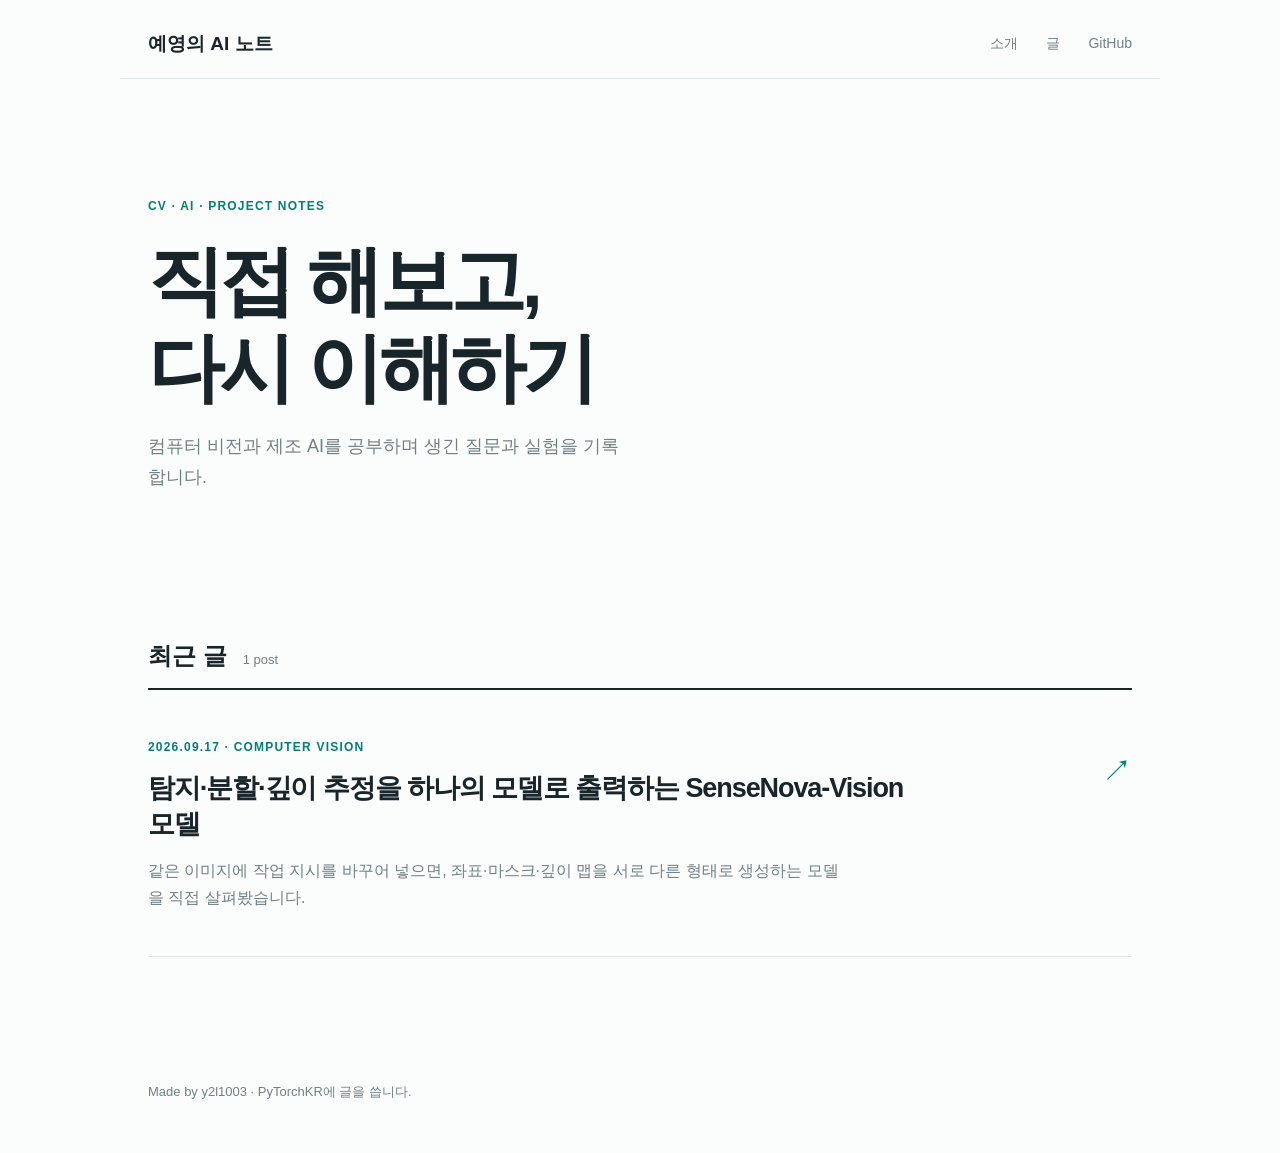
==== index.html @ 658d952d "Initialize AI CV blog" ====
<!doctype html>
<html lang="ko">
<head>
  <meta charset="utf-8" />
  <meta name="viewport" content="width=device-width, initial-scale=1" />
  <title>예영의 AI 노트</title>
  <link rel="stylesheet" href="style.css" />
</head>
<body>
  <header class="site-header">
    <a class="brand" href="index.html">예영의 AI 노트</a>
    <nav><a href="#about">소개</a><a href="#posts">글</a><a href="https://github.com/">GitHub</a></nav>
  </header>
  <main>
    <section class="intro" id="about">
      <p class="eyebrow">CV · AI · PROJECT NOTES</p>
      <h1>직접 해보고,<br />다시 이해하기</h1>
      <p>컴퓨터 비전과 제조 AI를 공부하며 생긴 질문과 실험을 기록합니다.</p>
    </section>
    <section id="posts" class="posts">
      <div class="section-title"><h2>최근 글</h2><span>1 post</span></div>
      <a class="post" href="sensenova-vision.html">
        <div><p class="date">2026.09.17 · COMPUTER VISION</p><h3>탐지·분할·깊이 추정을 하나의 모델로 출력하는 SenseNova-Vision 모델</h3><p class="summary">같은 이미지에 작업 지시를 바꾸어 넣으면, 좌표·마스크·깊이 맵을 서로 다른 형태로 생성하는 모델을 직접 살펴봤습니다.</p></div>
        <span class="arrow">↗</span>
      </a>
    </section>
  </main>
  <footer>Made by y2l1003 · PyTorchKR에 글을 씁니다.</footer>
</body>
</html>
---- style.css ----
:root{--ink:#18252b;--muted:#708087;--line:#dce4e6;--accent:#007f79;--paper:#fbfcfc}*{box-sizing:border-box}body{margin:0;background:var(--paper);color:var(--ink);font-family:-apple-system,BlinkMacSystemFont,"Apple SD Gothic Neo","Noto Sans KR",sans-serif;line-height:1.7}.site-header{max-width:1040px;margin:auto;padding:28px 28px 18px;display:flex;justify-content:space-between;align-items:center;border-bottom:1px solid var(--line)}a{color:inherit;text-decoration:none}.brand{font-weight:700;font-size:19px}.site-header nav{display:flex;gap:28px;font-size:14px;color:var(--muted)}.site-header nav a:hover{color:var(--accent)}main{max-width:1040px;margin:auto;padding:0 28px}.intro{padding:105px 0 125px;max-width:680px}.eyebrow,.date{color:var(--accent);font-size:12px;letter-spacing:.1em;font-weight:700}.intro h1{font-size:clamp(44px,7vw,76px);line-height:1.15;letter-spacing:-.06em;margin:20px 0}.intro>p:last-child{font-size:18px;color:var(--muted);max-width:480px}.section-title{display:flex;align-items:baseline;gap:16px;border-bottom:2px solid var(--ink)}.section-title h2{font-size:24px;margin:0 0 12px}.section-title span{font-size:13px;color:var(--muted)}.post{display:flex;justify-content:space-between;gap:30px;padding:35px 0 45px;border-bottom:1px solid var(--line)}.post h3{font-size:27px;line-height:1.35;letter-spacing:-.04em;margin:8px 0 14px;max-width:760px}.summary{color:var(--muted);margin:0;max-width:700px}.arrow{font-size:30px;color:var(--accent);padding-top:20px}.post:hover h3{color:var(--accent)}footer{max-width:1040px;margin:100px auto 0;padding:24px 28px 50px;color:var(--muted);font-size:13px}@media(max-width:600px){.site-header nav{gap:12px}.intro{padding:70px 0 90px}.post h3{font-size:22px}.post{gap:12px}}
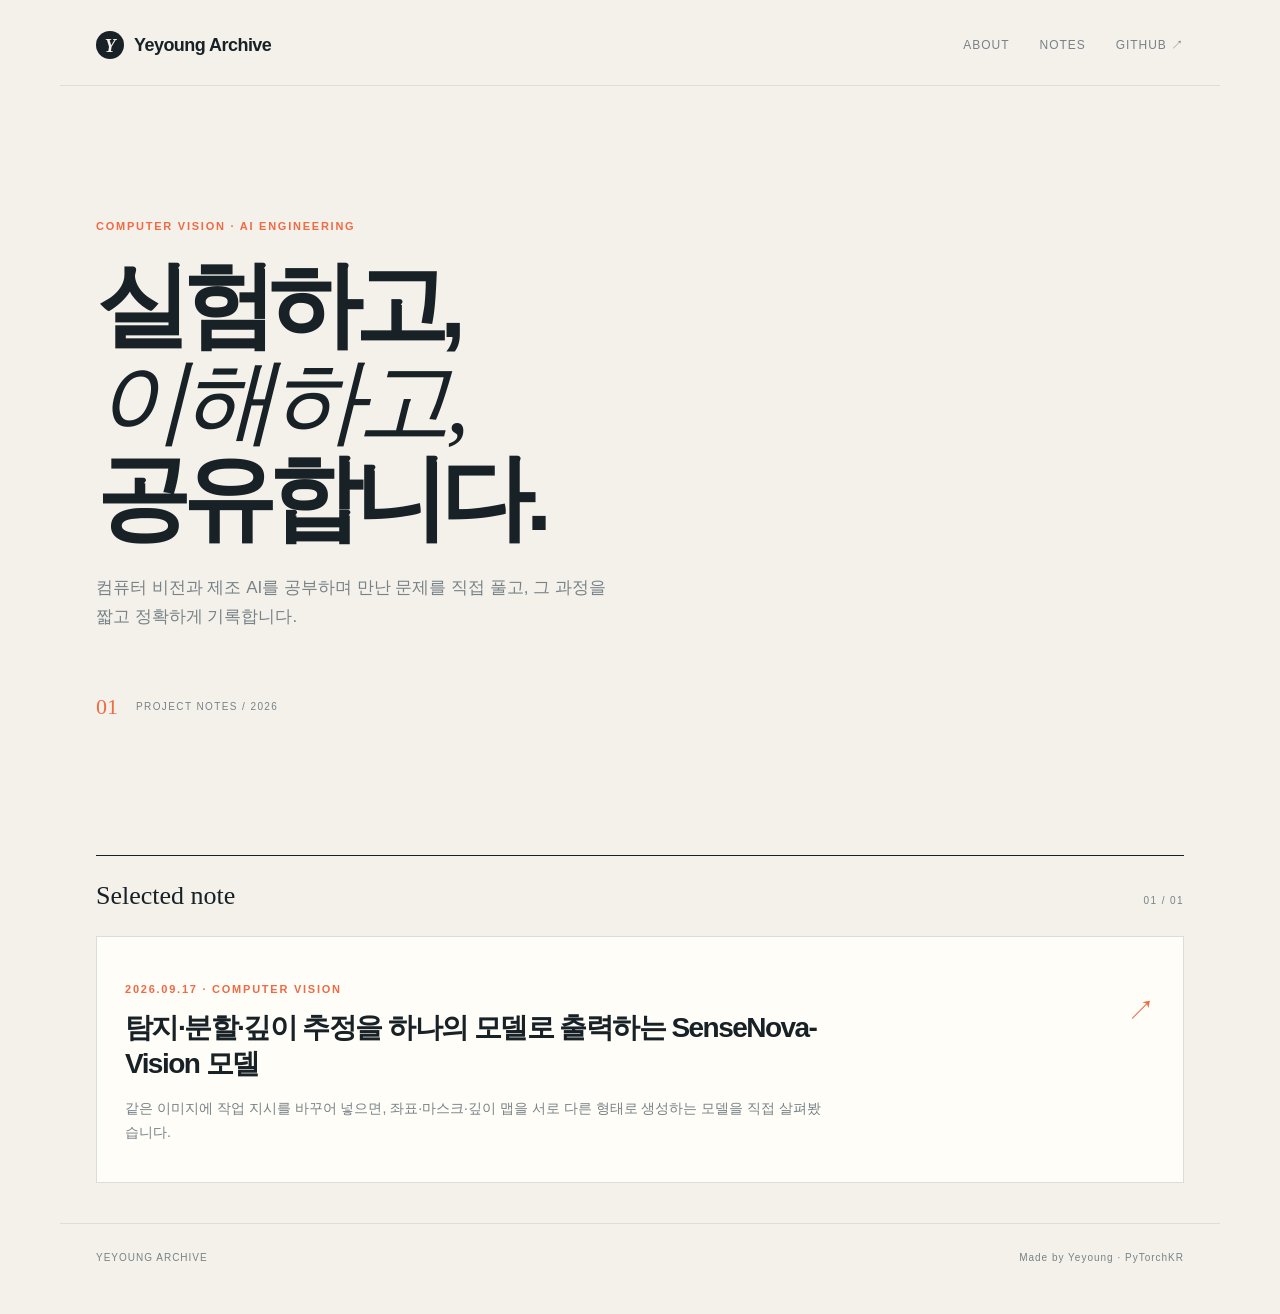
==== commit 105e8db8: "Refresh archive branding and visual design" ====
--- a/index.html
+++ b/index.html
@@ -3,28 +3,29 @@
 <head>
   <meta charset="utf-8" />
   <meta name="viewport" content="width=device-width, initial-scale=1" />
-  <title>예영의 AI 노트</title>
+  <title>Yeyoung Archive</title>
   <link rel="stylesheet" href="style.css" />
 </head>
 <body>
   <header class="site-header">
-    <a class="brand" href="index.html">예영의 AI 노트</a>
-    <nav><a href="#about">소개</a><a href="#posts">글</a><a href="https://github.com/">GitHub</a></nav>
+    <a class="brand" href="index.html"><span class="brand-mark">Y</span> Yeyoung Archive</a>
+    <nav><a href="#about">About</a><a href="#posts">Notes</a><a href="https://github.com/gamzerA/gamzerA.github.io">GitHub ↗</a></nav>
   </header>
   <main>
     <section class="intro" id="about">
-      <p class="eyebrow">CV · AI · PROJECT NOTES</p>
-      <h1>직접 해보고,<br />다시 이해하기</h1>
-      <p>컴퓨터 비전과 제조 AI를 공부하며 생긴 질문과 실험을 기록합니다.</p>
+      <p class="eyebrow">COMPUTER VISION · AI ENGINEERING</p>
+      <h1>실험하고,<br /><em>이해하고,</em><br />공유합니다.</h1>
+      <p>컴퓨터 비전과 제조 AI를 공부하며 만난 문제를 직접 풀고, 그 과정을 짧고 정확하게 기록합니다.</p>
+      <div class="intro-meta"><span>01</span><span>PROJECT NOTES / 2026</span></div>
     </section>
     <section id="posts" class="posts">
-      <div class="section-title"><h2>최근 글</h2><span>1 post</span></div>
+      <div class="section-title"><h2>Selected note</h2><span>01 / 01</span></div>
       <a class="post" href="sensenova-vision.html">
         <div><p class="date">2026.09.17 · COMPUTER VISION</p><h3>탐지·분할·깊이 추정을 하나의 모델로 출력하는 SenseNova-Vision 모델</h3><p class="summary">같은 이미지에 작업 지시를 바꾸어 넣으면, 좌표·마스크·깊이 맵을 서로 다른 형태로 생성하는 모델을 직접 살펴봤습니다.</p></div>
         <span class="arrow">↗</span>
       </a>
     </section>
   </main>
-  <footer>Made by y2l1003 · PyTorchKR에 글을 씁니다.</footer>
+  <footer><span>YEYOUNG ARCHIVE</span><span>Made by Yeyoung · PyTorchKR</span></footer>
 </body>
 </html>
--- a/style.css
+++ b/style.css
@@ -1 +1 @@
-:root{--ink:#18252b;--muted:#708087;--line:#dce4e6;--accent:#007f79;--paper:#fbfcfc}*{box-sizing:border-box}body{margin:0;background:var(--paper);color:var(--ink);font-family:-apple-system,BlinkMacSystemFont,"Apple SD Gothic Neo","Noto Sans KR",sans-serif;line-height:1.7}.site-header{max-width:1040px;margin:auto;padding:28px 28px 18px;display:flex;justify-content:space-between;align-items:center;border-bottom:1px solid var(--line)}a{color:inherit;text-decoration:none}.brand{font-weight:700;font-size:19px}.site-header nav{display:flex;gap:28px;font-size:14px;color:var(--muted)}.site-header nav a:hover{color:var(--accent)}main{max-width:1040px;margin:auto;padding:0 28px}.intro{padding:105px 0 125px;max-width:680px}.eyebrow,.date{color:var(--accent);font-size:12px;letter-spacing:.1em;font-weight:700}.intro h1{font-size:clamp(44px,7vw,76px);line-height:1.15;letter-spacing:-.06em;margin:20px 0}.intro>p:last-child{font-size:18px;color:var(--muted);max-width:480px}.section-title{display:flex;align-items:baseline;gap:16px;border-bottom:2px solid var(--ink)}.section-title h2{font-size:24px;margin:0 0 12px}.section-title span{font-size:13px;color:var(--muted)}.post{display:flex;justify-content:space-between;gap:30px;padding:35px 0 45px;border-bottom:1px solid var(--line)}.post h3{font-size:27px;line-height:1.35;letter-spacing:-.04em;margin:8px 0 14px;max-width:760px}.summary{color:var(--muted);margin:0;max-width:700px}.arrow{font-size:30px;color:var(--accent);padding-top:20px}.post:hover h3{color:var(--accent)}footer{max-width:1040px;margin:100px auto 0;padding:24px 28px 50px;color:var(--muted);font-size:13px}@media(max-width:600px){.site-header nav{gap:12px}.intro{padding:70px 0 90px}.post h3{font-size:22px}.post{gap:12px}}
+:root{--ink:#172126;--muted:#788287;--line:#d9dedb;--accent:#ef6a45;--paper:#f4f1eb;--card:#fffdf8}*{box-sizing:border-box}html{scroll-behavior:smooth}body{margin:0;background:var(--paper);color:var(--ink);font-family:-apple-system,BlinkMacSystemFont,"Apple SD Gothic Neo","Noto Sans KR",sans-serif;line-height:1.7}a{color:inherit;text-decoration:none}.site-header{max-width:1160px;margin:auto;padding:30px 36px 24px;display:flex;justify-content:space-between;align-items:center;border-bottom:1px solid var(--line)}.brand{font-size:18px;font-weight:750;letter-spacing:-.03em;display:flex;align-items:center;gap:10px}.brand-mark{display:grid;place-items:center;width:28px;height:28px;background:var(--ink);color:var(--paper);border-radius:50%;font-family:Georgia,serif;font-style:italic}.site-header nav{display:flex;gap:30px;font-size:12px;letter-spacing:.08em;text-transform:uppercase;color:var(--muted)}.site-header nav a:hover{color:var(--accent)}main{max-width:1160px;margin:auto;padding:0 36px}.intro{padding:120px 0 130px;max-width:780px}.eyebrow,.date{color:var(--accent);font-size:11px;letter-spacing:.16em;font-weight:800}.intro h1{font-size:clamp(48px,8vw,94px);line-height:1.02;letter-spacing:-.085em;margin:22px 0 28px}.intro h1 em{font-family:Georgia,serif;font-weight:400;letter-spacing:-.07em}.intro>p:not(.eyebrow){font-size:17px;color:var(--muted);max-width:520px}.intro-meta{display:flex;gap:18px;align-items:center;margin-top:56px;color:var(--muted);font-size:10px;letter-spacing:.14em}.intro-meta span:first-child{color:var(--accent);font-family:Georgia,serif;font-size:22px;letter-spacing:0}.section-title{display:flex;align-items:baseline;justify-content:space-between;border-top:1px solid var(--ink);padding-top:18px}.section-title h2{font-family:Georgia,serif;font-size:26px;font-weight:400;margin:0 0 18px}.section-title span{font-size:10px;letter-spacing:.14em;color:var(--muted)}.post{display:flex;justify-content:space-between;gap:30px;padding:32px 28px 38px;background:var(--card);border:1px solid var(--line);transition:transform .2s,box-shadow .2s}.post:hover{transform:translateY(-4px);box-shadow:10px 10px 0 rgba(23,33,38,.08)}.post h3{font-size:28px;line-height:1.3;letter-spacing:-.055em;margin:8px 0 14px;max-width:760px}.summary{color:var(--muted);margin:0;max-width:700px;font-size:14px}.arrow{font-size:28px;color:var(--accent);padding-top:18px}.post:hover h3{color:var(--accent)}.article-page{max-width:820px;padding:100px 0 140px}.article-page h1{font-size:clamp(38px,6vw,70px);line-height:1.1;letter-spacing:-.075em;margin:20px 0 30px}.article-lede{font-size:18px;color:var(--muted);max-width:650px}.read-link{display:inline-block;margin-top:36px;color:var(--accent);font-weight:800;border-bottom:1px solid var(--accent);padding-bottom:3px}footer{max-width:1160px;margin:40px auto 0;padding:25px 36px 48px;border-top:1px solid var(--line);display:flex;justify-content:space-between;color:var(--muted);font-size:10px;letter-spacing:.1em}@media(max-width:600px){.site-header,main{padding-left:22px;padding-right:22px}.site-header nav{gap:13px}.intro{padding:78px 0 95px}.intro h1{font-size:clamp(46px,15vw,70px)}.post{padding:24px 20px 28px}.post h3{font-size:23px}.article-page{padding:70px 0 100px}footer{padding-left:22px;padding-right:22px;display:block}footer span{display:block;margin-top:8px}}
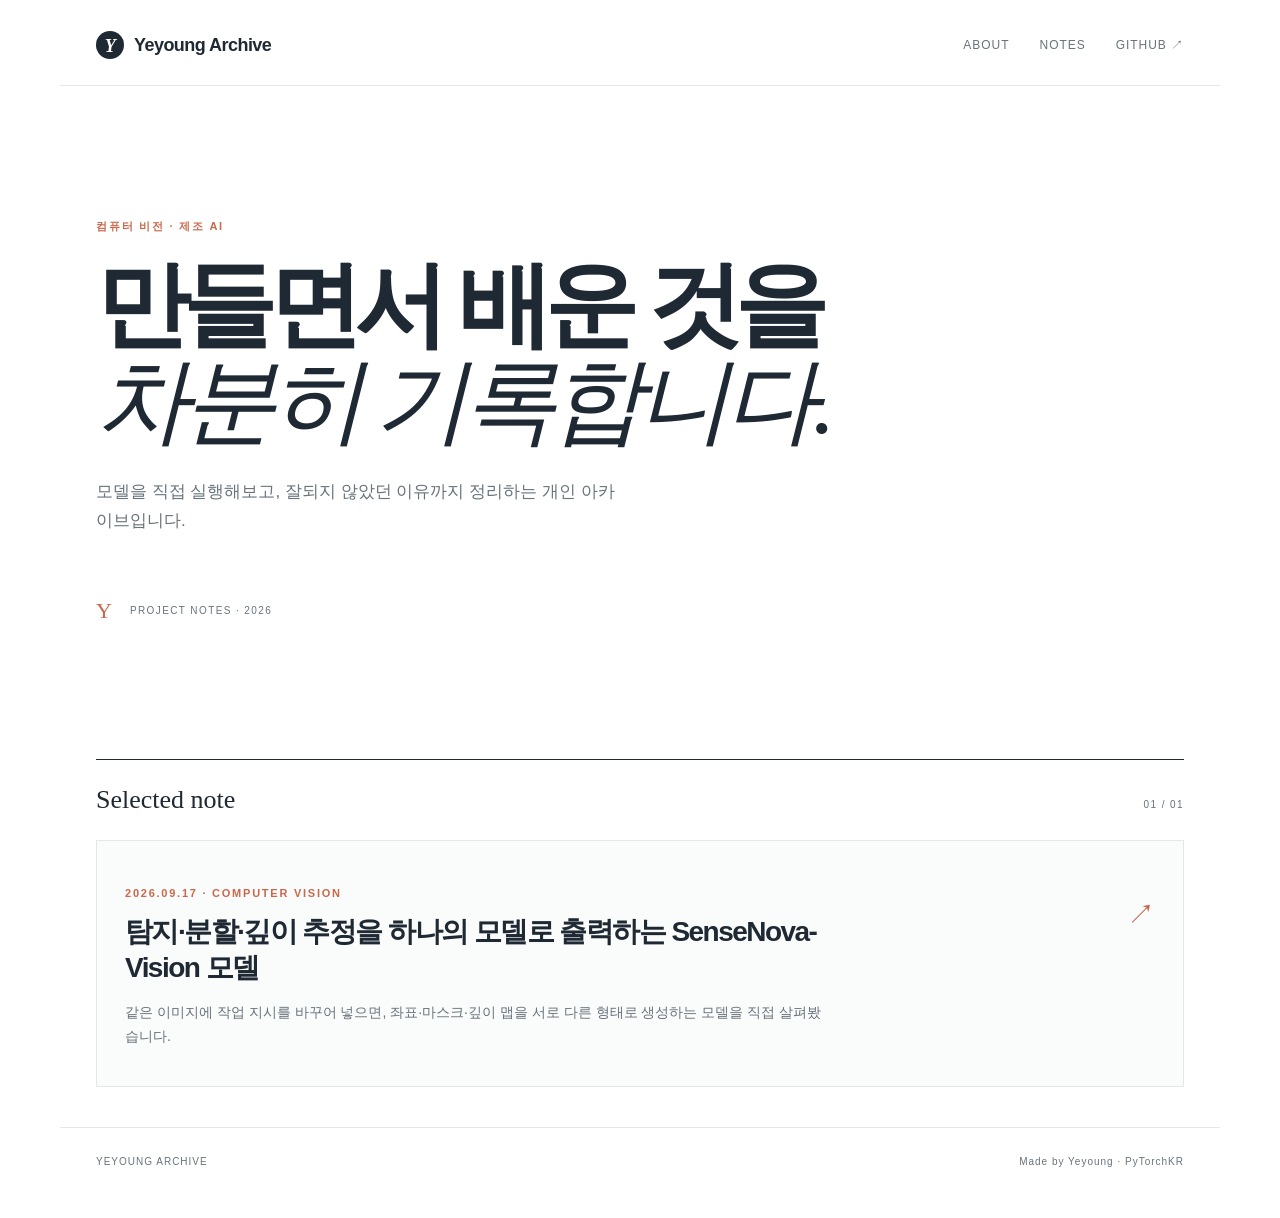
==== commit ae7c73c9: "Make homepage lighter and more natural" ====
--- a/index.html
+++ b/index.html
@@ -13,10 +13,10 @@
   </header>
   <main>
     <section class="intro" id="about">
-      <p class="eyebrow">COMPUTER VISION · AI ENGINEERING</p>
-      <h1>실험하고,<br /><em>이해하고,</em><br />공유합니다.</h1>
-      <p>컴퓨터 비전과 제조 AI를 공부하며 만난 문제를 직접 풀고, 그 과정을 짧고 정확하게 기록합니다.</p>
-      <div class="intro-meta"><span>01</span><span>PROJECT NOTES / 2026</span></div>
+      <p class="eyebrow">컴퓨터 비전 · 제조 AI</p>
+      <h1>만들면서 배운 것을<br /><em>차분히 기록합니다.</em></h1>
+      <p>모델을 직접 실행해보고, 잘되지 않았던 이유까지 정리하는 개인 아카이브입니다.</p>
+      <div class="intro-meta"><span>Y</span><span>PROJECT NOTES · 2026</span></div>
     </section>
     <section id="posts" class="posts">
       <div class="section-title"><h2>Selected note</h2><span>01 / 01</span></div>
--- a/style.css
+++ b/style.css
@@ -1 +1 @@
-:root{--ink:#172126;--muted:#788287;--line:#d9dedb;--accent:#ef6a45;--paper:#f4f1eb;--card:#fffdf8}*{box-sizing:border-box}html{scroll-behavior:smooth}body{margin:0;background:var(--paper);color:var(--ink);font-family:-apple-system,BlinkMacSystemFont,"Apple SD Gothic Neo","Noto Sans KR",sans-serif;line-height:1.7}a{color:inherit;text-decoration:none}.site-header{max-width:1160px;margin:auto;padding:30px 36px 24px;display:flex;justify-content:space-between;align-items:center;border-bottom:1px solid var(--line)}.brand{font-size:18px;font-weight:750;letter-spacing:-.03em;display:flex;align-items:center;gap:10px}.brand-mark{display:grid;place-items:center;width:28px;height:28px;background:var(--ink);color:var(--paper);border-radius:50%;font-family:Georgia,serif;font-style:italic}.site-header nav{display:flex;gap:30px;font-size:12px;letter-spacing:.08em;text-transform:uppercase;color:var(--muted)}.site-header nav a:hover{color:var(--accent)}main{max-width:1160px;margin:auto;padding:0 36px}.intro{padding:120px 0 130px;max-width:780px}.eyebrow,.date{color:var(--accent);font-size:11px;letter-spacing:.16em;font-weight:800}.intro h1{font-size:clamp(48px,8vw,94px);line-height:1.02;letter-spacing:-.085em;margin:22px 0 28px}.intro h1 em{font-family:Georgia,serif;font-weight:400;letter-spacing:-.07em}.intro>p:not(.eyebrow){font-size:17px;color:var(--muted);max-width:520px}.intro-meta{display:flex;gap:18px;align-items:center;margin-top:56px;color:var(--muted);font-size:10px;letter-spacing:.14em}.intro-meta span:first-child{color:var(--accent);font-family:Georgia,serif;font-size:22px;letter-spacing:0}.section-title{display:flex;align-items:baseline;justify-content:space-between;border-top:1px solid var(--ink);padding-top:18px}.section-title h2{font-family:Georgia,serif;font-size:26px;font-weight:400;margin:0 0 18px}.section-title span{font-size:10px;letter-spacing:.14em;color:var(--muted)}.post{display:flex;justify-content:space-between;gap:30px;padding:32px 28px 38px;background:var(--card);border:1px solid var(--line);transition:transform .2s,box-shadow .2s}.post:hover{transform:translateY(-4px);box-shadow:10px 10px 0 rgba(23,33,38,.08)}.post h3{font-size:28px;line-height:1.3;letter-spacing:-.055em;margin:8px 0 14px;max-width:760px}.summary{color:var(--muted);margin:0;max-width:700px;font-size:14px}.arrow{font-size:28px;color:var(--accent);padding-top:18px}.post:hover h3{color:var(--accent)}.article-page{max-width:820px;padding:100px 0 140px}.article-page h1{font-size:clamp(38px,6vw,70px);line-height:1.1;letter-spacing:-.075em;margin:20px 0 30px}.article-lede{font-size:18px;color:var(--muted);max-width:650px}.read-link{display:inline-block;margin-top:36px;color:var(--accent);font-weight:800;border-bottom:1px solid var(--accent);padding-bottom:3px}footer{max-width:1160px;margin:40px auto 0;padding:25px 36px 48px;border-top:1px solid var(--line);display:flex;justify-content:space-between;color:var(--muted);font-size:10px;letter-spacing:.1em}@media(max-width:600px){.site-header,main{padding-left:22px;padding-right:22px}.site-header nav{gap:13px}.intro{padding:78px 0 95px}.intro h1{font-size:clamp(46px,15vw,70px)}.post{padding:24px 20px 28px}.post h3{font-size:23px}.article-page{padding:70px 0 100px}footer{padding-left:22px;padding-right:22px;display:block}footer span{display:block;margin-top:8px}}
+:root{--ink:#1f2933;--muted:#68737b;--line:#e4e7e8;--accent:#c9684b;--paper:#fff;--card:#fafbfb}*{box-sizing:border-box}html{scroll-behavior:smooth}body{margin:0;background:var(--paper);color:var(--ink);font-family:-apple-system,BlinkMacSystemFont,"Apple SD Gothic Neo","Noto Sans KR",sans-serif;line-height:1.7}a{color:inherit;text-decoration:none}.site-header{max-width:1160px;margin:auto;padding:30px 36px 24px;display:flex;justify-content:space-between;align-items:center;border-bottom:1px solid var(--line)}.brand{font-size:18px;font-weight:750;letter-spacing:-.03em;display:flex;align-items:center;gap:10px}.brand-mark{display:grid;place-items:center;width:28px;height:28px;background:var(--ink);color:var(--paper);border-radius:50%;font-family:Georgia,serif;font-style:italic}.site-header nav{display:flex;gap:30px;font-size:12px;letter-spacing:.08em;text-transform:uppercase;color:var(--muted)}.site-header nav a:hover{color:var(--accent)}main{max-width:1160px;margin:auto;padding:0 36px}.intro{padding:120px 0 130px;max-width:780px}.eyebrow,.date{color:var(--accent);font-size:11px;letter-spacing:.16em;font-weight:800}.intro h1{font-size:clamp(48px,8vw,94px);line-height:1.02;letter-spacing:-.085em;margin:22px 0 28px}.intro h1 em{font-family:Georgia,serif;font-weight:400;letter-spacing:-.07em}.intro>p:not(.eyebrow){font-size:17px;color:var(--muted);max-width:520px}.intro-meta{display:flex;gap:18px;align-items:center;margin-top:56px;color:var(--muted);font-size:10px;letter-spacing:.14em}.intro-meta span:first-child{color:var(--accent);font-family:Georgia,serif;font-size:22px;letter-spacing:0}.section-title{display:flex;align-items:baseline;justify-content:space-between;border-top:1px solid var(--ink);padding-top:18px}.section-title h2{font-family:Georgia,serif;font-size:26px;font-weight:400;margin:0 0 18px}.section-title span{font-size:10px;letter-spacing:.14em;color:var(--muted)}.post{display:flex;justify-content:space-between;gap:30px;padding:32px 28px 38px;background:var(--card);border:1px solid var(--line);transition:transform .2s,box-shadow .2s}.post:hover{transform:translateY(-4px);box-shadow:10px 10px 0 rgba(23,33,38,.08)}.post h3{font-size:28px;line-height:1.3;letter-spacing:-.055em;margin:8px 0 14px;max-width:760px}.summary{color:var(--muted);margin:0;max-width:700px;font-size:14px}.arrow{font-size:28px;color:var(--accent);padding-top:18px}.post:hover h3{color:var(--accent)}.article-page{max-width:820px;padding:100px 0 140px}.article-page h1{font-size:clamp(38px,6vw,70px);line-height:1.1;letter-spacing:-.075em;margin:20px 0 30px}.article-lede{font-size:18px;color:var(--muted);max-width:650px}.read-link{display:inline-block;margin-top:36px;color:var(--accent);font-weight:800;border-bottom:1px solid var(--accent);padding-bottom:3px}footer{max-width:1160px;margin:40px auto 0;padding:25px 36px 48px;border-top:1px solid var(--line);display:flex;justify-content:space-between;color:var(--muted);font-size:10px;letter-spacing:.1em}@media(max-width:600px){.site-header,main{padding-left:22px;padding-right:22px}.site-header nav{gap:13px}.intro{padding:78px 0 95px}.intro h1{font-size:clamp(46px,15vw,70px)}.post{padding:24px 20px 28px}.post h3{font-size:23px}.article-page{padding:70px 0 100px}footer{padding-left:22px;padding-right:22px;display:block}footer span{display:block;margin-top:8px}}
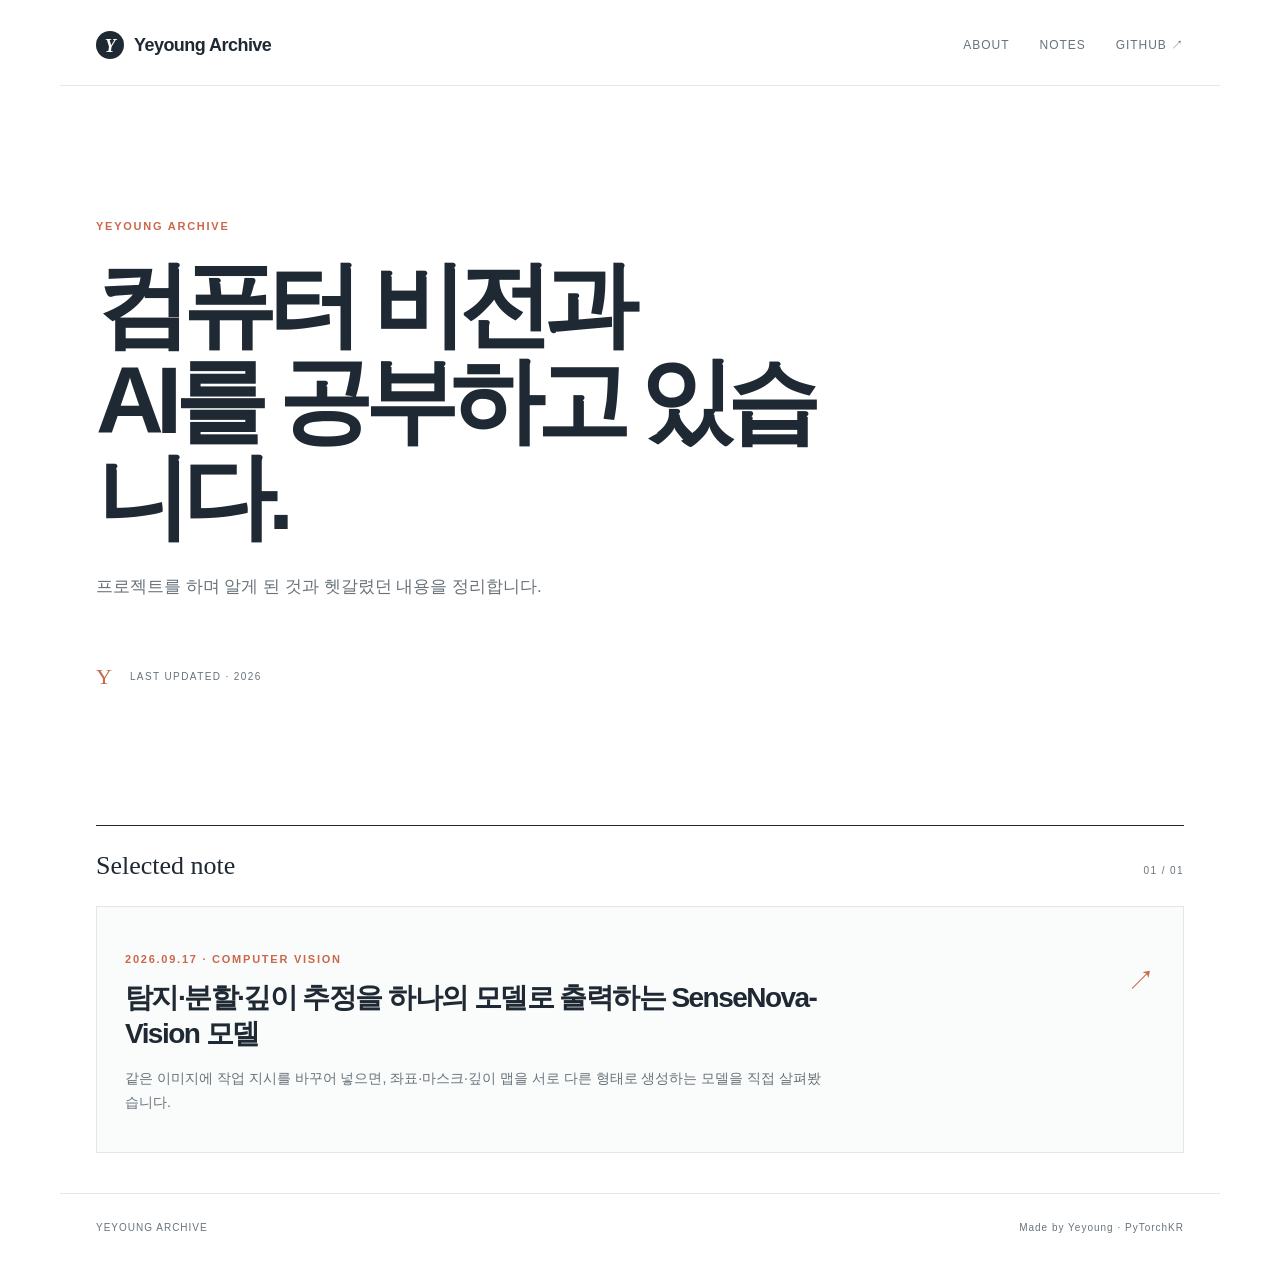
==== commit 98f7c4ce: "Simplify homepage introduction" ====
--- a/index.html
+++ b/index.html
@@ -13,10 +13,10 @@
   </header>
   <main>
     <section class="intro" id="about">
-      <p class="eyebrow">컴퓨터 비전 · 제조 AI</p>
-      <h1>만들면서 배운 것을<br /><em>차분히 기록합니다.</em></h1>
-      <p>모델을 직접 실행해보고, 잘되지 않았던 이유까지 정리하는 개인 아카이브입니다.</p>
-      <div class="intro-meta"><span>Y</span><span>PROJECT NOTES · 2026</span></div>
+      <p class="eyebrow">YEYOUNG ARCHIVE</p>
+      <h1>컴퓨터 비전과<br />AI를 공부하고 있습니다.</h1>
+      <p>프로젝트를 하며 알게 된 것과 헷갈렸던 내용을 정리합니다.</p>
+      <div class="intro-meta"><span>Y</span><span>LAST UPDATED · 2026</span></div>
     </section>
     <section id="posts" class="posts">
       <div class="section-title"><h2>Selected note</h2><span>01 / 01</span></div>
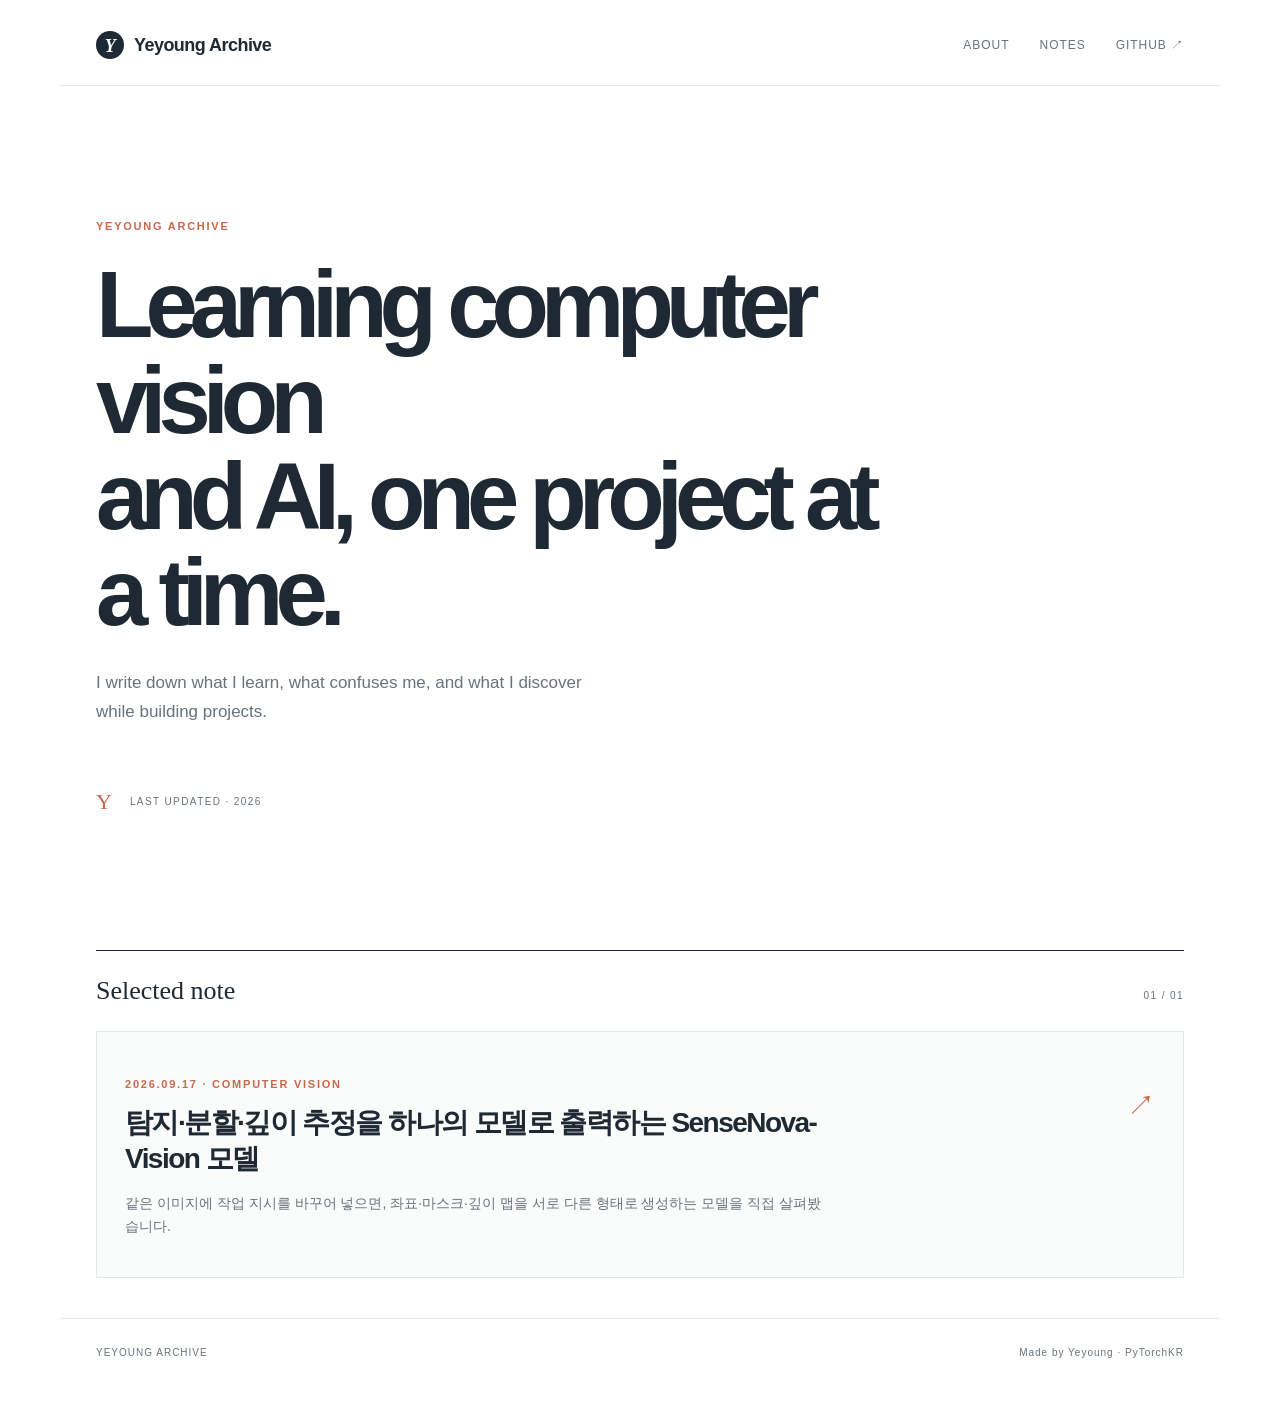
==== commit 940c49c2: "Translate homepage introduction to English" ====
--- a/index.html
+++ b/index.html
@@ -14,8 +14,8 @@
   <main>
     <section class="intro" id="about">
       <p class="eyebrow">YEYOUNG ARCHIVE</p>
-      <h1>컴퓨터 비전과<br />AI를 공부하고 있습니다.</h1>
-      <p>프로젝트를 하며 알게 된 것과 헷갈렸던 내용을 정리합니다.</p>
+      <h1>Learning computer vision<br />and AI, one project at a time.</h1>
+      <p>I write down what I learn, what confuses me, and what I discover while building projects.</p>
       <div class="intro-meta"><span>Y</span><span>LAST UPDATED · 2026</span></div>
     </section>
     <section id="posts" class="posts">
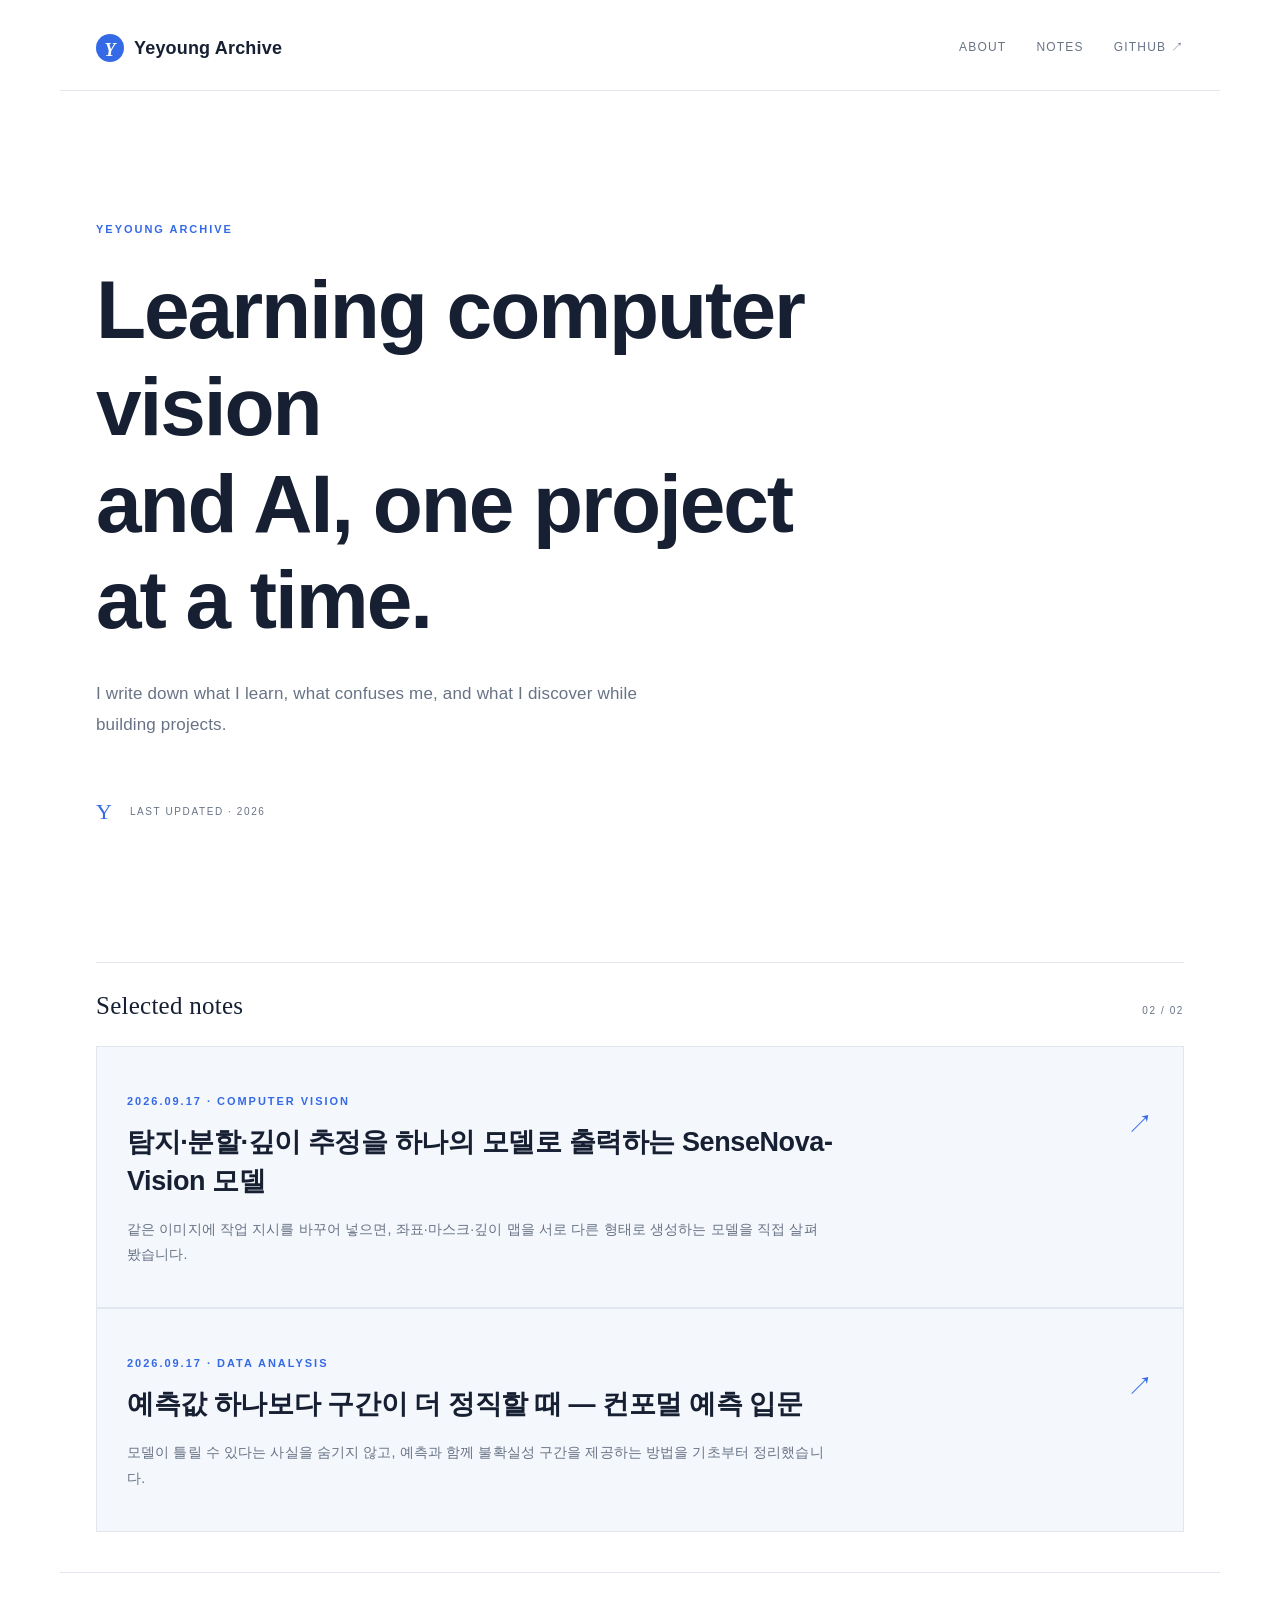
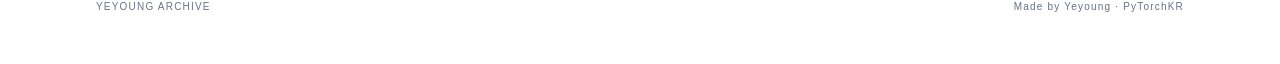
==== commit cad2630c: "Add conformal prediction article" ====
--- a/index.html
+++ b/index.html
@@ -19,9 +19,13 @@
       <div class="intro-meta"><span>Y</span><span>LAST UPDATED · 2026</span></div>
     </section>
     <section id="posts" class="posts">
-      <div class="section-title"><h2>Selected note</h2><span>01 / 01</span></div>
+      <div class="section-title"><h2>Selected notes</h2><span>02 / 02</span></div>
       <a class="post" href="sensenova-vision.html">
         <div><p class="date">2026.09.17 · COMPUTER VISION</p><h3>탐지·분할·깊이 추정을 하나의 모델로 출력하는 SenseNova-Vision 모델</h3><p class="summary">같은 이미지에 작업 지시를 바꾸어 넣으면, 좌표·마스크·깊이 맵을 서로 다른 형태로 생성하는 모델을 직접 살펴봤습니다.</p></div>
+        <span class="arrow">↗</span>
+      </a>
+      <a class="post" href="conformal-prediction.html">
+        <div><p class="date">2026.09.17 · DATA ANALYSIS</p><h3>예측값 하나보다 구간이 더 정직할 때 — 컨포멀 예측 입문</h3><p class="summary">모델이 틀릴 수 있다는 사실을 숨기지 않고, 예측과 함께 불확실성 구간을 제공하는 방법을 기초부터 정리했습니다.</p></div>
         <span class="arrow">↗</span>
       </a>
     </section>
--- a/style.css
+++ b/style.css
@@ -1 +1,2 @@
-:root{--ink:#1f2933;--muted:#68737b;--line:#e4e7e8;--accent:#c9684b;--paper:#fff;--card:#fafbfb}*{box-sizing:border-box}html{scroll-behavior:smooth}body{margin:0;background:var(--paper);color:var(--ink);font-family:-apple-system,BlinkMacSystemFont,"Apple SD Gothic Neo","Noto Sans KR",sans-serif;line-height:1.7}a{color:inherit;text-decoration:none}.site-header{max-width:1160px;margin:auto;padding:30px 36px 24px;display:flex;justify-content:space-between;align-items:center;border-bottom:1px solid var(--line)}.brand{font-size:18px;font-weight:750;letter-spacing:-.03em;display:flex;align-items:center;gap:10px}.brand-mark{display:grid;place-items:center;width:28px;height:28px;background:var(--ink);color:var(--paper);border-radius:50%;font-family:Georgia,serif;font-style:italic}.site-header nav{display:flex;gap:30px;font-size:12px;letter-spacing:.08em;text-transform:uppercase;color:var(--muted)}.site-header nav a:hover{color:var(--accent)}main{max-width:1160px;margin:auto;padding:0 36px}.intro{padding:120px 0 130px;max-width:780px}.eyebrow,.date{color:var(--accent);font-size:11px;letter-spacing:.16em;font-weight:800}.intro h1{font-size:clamp(48px,8vw,94px);line-height:1.02;letter-spacing:-.085em;margin:22px 0 28px}.intro h1 em{font-family:Georgia,serif;font-weight:400;letter-spacing:-.07em}.intro>p:not(.eyebrow){font-size:17px;color:var(--muted);max-width:520px}.intro-meta{display:flex;gap:18px;align-items:center;margin-top:56px;color:var(--muted);font-size:10px;letter-spacing:.14em}.intro-meta span:first-child{color:var(--accent);font-family:Georgia,serif;font-size:22px;letter-spacing:0}.section-title{display:flex;align-items:baseline;justify-content:space-between;border-top:1px solid var(--ink);padding-top:18px}.section-title h2{font-family:Georgia,serif;font-size:26px;font-weight:400;margin:0 0 18px}.section-title span{font-size:10px;letter-spacing:.14em;color:var(--muted)}.post{display:flex;justify-content:space-between;gap:30px;padding:32px 28px 38px;background:var(--card);border:1px solid var(--line);transition:transform .2s,box-shadow .2s}.post:hover{transform:translateY(-4px);box-shadow:10px 10px 0 rgba(23,33,38,.08)}.post h3{font-size:28px;line-height:1.3;letter-spacing:-.055em;margin:8px 0 14px;max-width:760px}.summary{color:var(--muted);margin:0;max-width:700px;font-size:14px}.arrow{font-size:28px;color:var(--accent);padding-top:18px}.post:hover h3{color:var(--accent)}.article-page{max-width:820px;padding:100px 0 140px}.article-page h1{font-size:clamp(38px,6vw,70px);line-height:1.1;letter-spacing:-.075em;margin:20px 0 30px}.article-lede{font-size:18px;color:var(--muted);max-width:650px}.read-link{display:inline-block;margin-top:36px;color:var(--accent);font-weight:800;border-bottom:1px solid var(--accent);padding-bottom:3px}footer{max-width:1160px;margin:40px auto 0;padding:25px 36px 48px;border-top:1px solid var(--line);display:flex;justify-content:space-between;color:var(--muted);font-size:10px;letter-spacing:.1em}@media(max-width:600px){.site-header,main{padding-left:22px;padding-right:22px}.site-header nav{gap:13px}.intro{padding:78px 0 95px}.intro h1{font-size:clamp(46px,15vw,70px)}.post{padding:24px 20px 28px}.post h3{font-size:23px}.article-page{padding:70px 0 100px}footer{padding-left:22px;padding-right:22px;display:block}footer span{display:block;margin-top:8px}}
+:root{--ink:#172033;--muted:#687386;--line:#e1e6ef;--accent:#356ae6;--paper:#fff;--card:#f4f7fc}*{box-sizing:border-box}html{scroll-behavior:smooth}body{margin:0;background:var(--paper);color:var(--ink);font-family:-apple-system,BlinkMacSystemFont,"Apple SD Gothic Neo","Noto Sans KR",sans-serif;line-height:1.8;letter-spacing:.015em}a{color:inherit;text-decoration:none}.site-header{max-width:1160px;margin:auto;padding:32px 36px 26px;display:flex;justify-content:space-between;align-items:center;border-bottom:1px solid var(--line)}.brand{font-size:18px;font-weight:650;letter-spacing:.01em;display:flex;align-items:center;gap:10px}.brand-mark{display:grid;place-items:center;width:28px;height:28px;background:var(--accent);color:white;border-radius:50%;font-family:Georgia,serif;font-style:italic}.site-header nav{display:flex;gap:30px;font-size:12px;letter-spacing:.1em;text-transform:uppercase;color:var(--muted)}.site-header nav a:hover{color:var(--accent)}main{max-width:1160px;margin:auto;padding:0 36px}.intro{padding:118px 0 130px;max-width:780px}.eyebrow,.date{color:var(--accent);font-size:11px;letter-spacing:.18em;font-weight:700}.intro h1{font-size:clamp(45px,7vw,82px);line-height:1.18;letter-spacing:-.025em;margin:22px 0 30px;font-weight:650}.intro>p:not(.eyebrow){font-size:17px;color:var(--muted);max-width:560px;letter-spacing:.01em}.intro-meta{display:flex;gap:18px;align-items:center;margin-top:52px;color:var(--muted);font-size:10px;letter-spacing:.16em}.intro-meta span:first-child{color:var(--accent);font-family:Georgia,serif;font-size:22px;letter-spacing:0}.section-title{display:flex;align-items:baseline;justify-content:space-between;border-top:1px solid var(--line);padding-top:20px}.section-title h2{font-family:Georgia,serif;font-size:25px;font-weight:400;margin:0 0 18px;letter-spacing:.01em}.section-title span{font-size:10px;letter-spacing:.16em;color:var(--muted)}.post{display:flex;justify-content:space-between;gap:30px;padding:34px 30px 40px;background:var(--card);border:1px solid var(--line);transition:background .2s}.post:hover{background:#f1f6f4}.post h3{font-size:27px;line-height:1.45;letter-spacing:-.015em;margin:8px 0 16px;max-width:760px;font-weight:650}.summary{color:var(--muted);margin:0;max-width:700px;font-size:14px;letter-spacing:.01em}.arrow{font-size:26px;color:var(--accent);padding-top:20px}.post:hover h3{color:var(--accent)}.article-page{max-width:820px;padding:100px 0 140px}.article-page h1{font-size:clamp(38px,6vw,68px);line-height:1.2;letter-spacing:-.025em;margin:20px 0 32px}.article-lede{font-size:18px;color:var(--muted);max-width:650px}.read-link{display:inline-block;margin-top:36px;color:var(--accent);font-weight:700;border-bottom:1px solid var(--accent);padding-bottom:3px}footer{max-width:1160px;margin:40px auto 0;padding:25px 36px 48px;border-top:1px solid var(--line);display:flex;justify-content:space-between;color:var(--muted);font-size:10px;letter-spacing:.12em}@media(max-width:600px){.site-header,main{padding-left:22px;padding-right:22px}.site-header nav{gap:13px}.intro{padding:78px 0 95px}.intro h1{font-size:clamp(42px,13vw,66px)}.post{padding:25px 20px 30px}.post h3{font-size:23px}.article-page{padding:70px 0 100px}footer{padding-left:22px;padding-right:22px;display:block}footer span{display:block;margin-top:8px}}
+:root{--ink:#172033;--muted:#687386;--line:#e1e6ef;--accent:#356ae6;--paper:#fff;--card:#f4f7fc}
